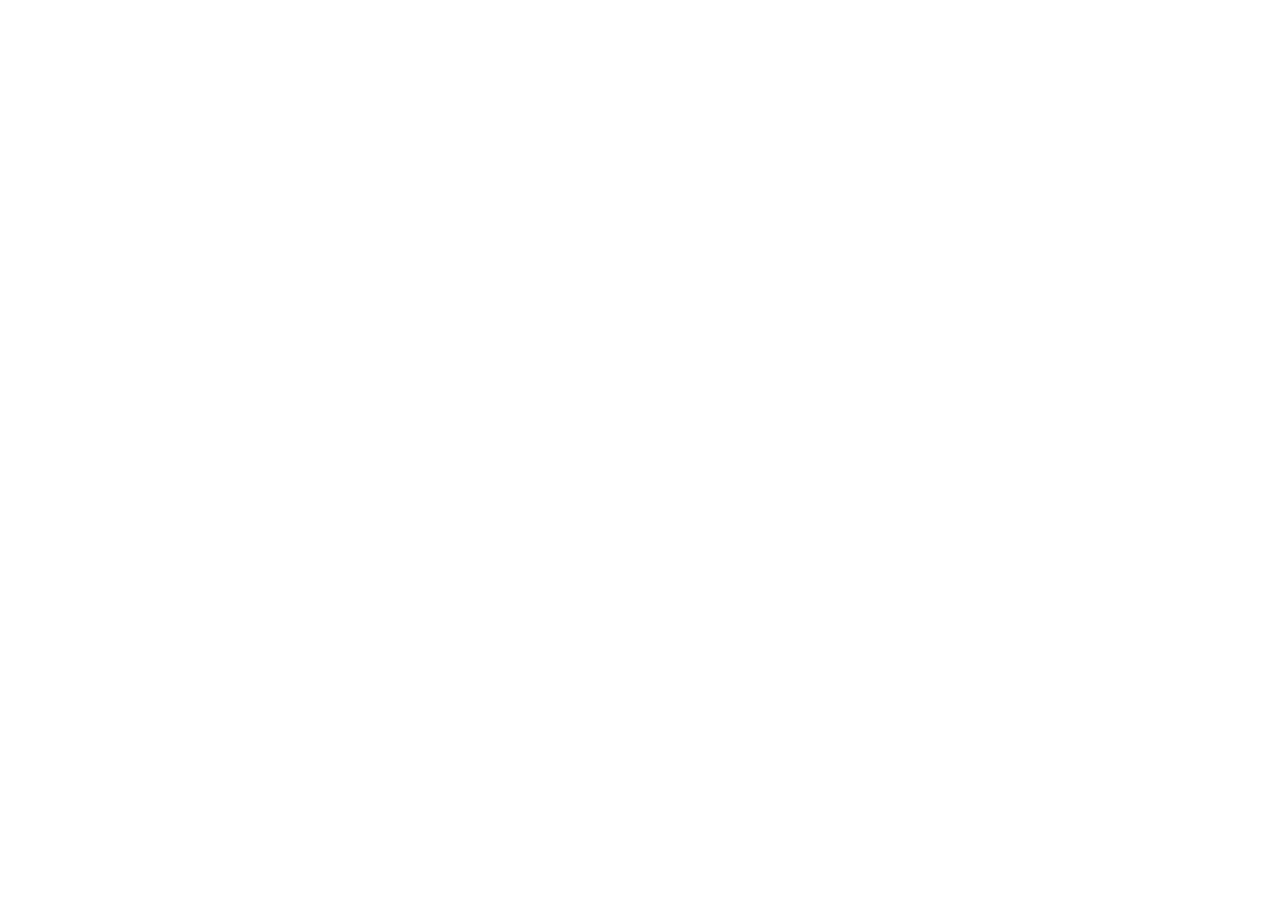
==== html/index.html @ 03844743 "Initial Commit" ====
<!DOCTYPE html>
<html lang="pt-br">

<head>
    <meta charset="UTF-8">
    <meta name="viewport" content="width=device-width, initial-scale=1.0">
    <title>Portal de Notícias</title>
    <link rel="stylesheet" href="../style/index.css">
</head>

<body>

</body>

</html>
---- style/index.css ----
@import url(global.css);
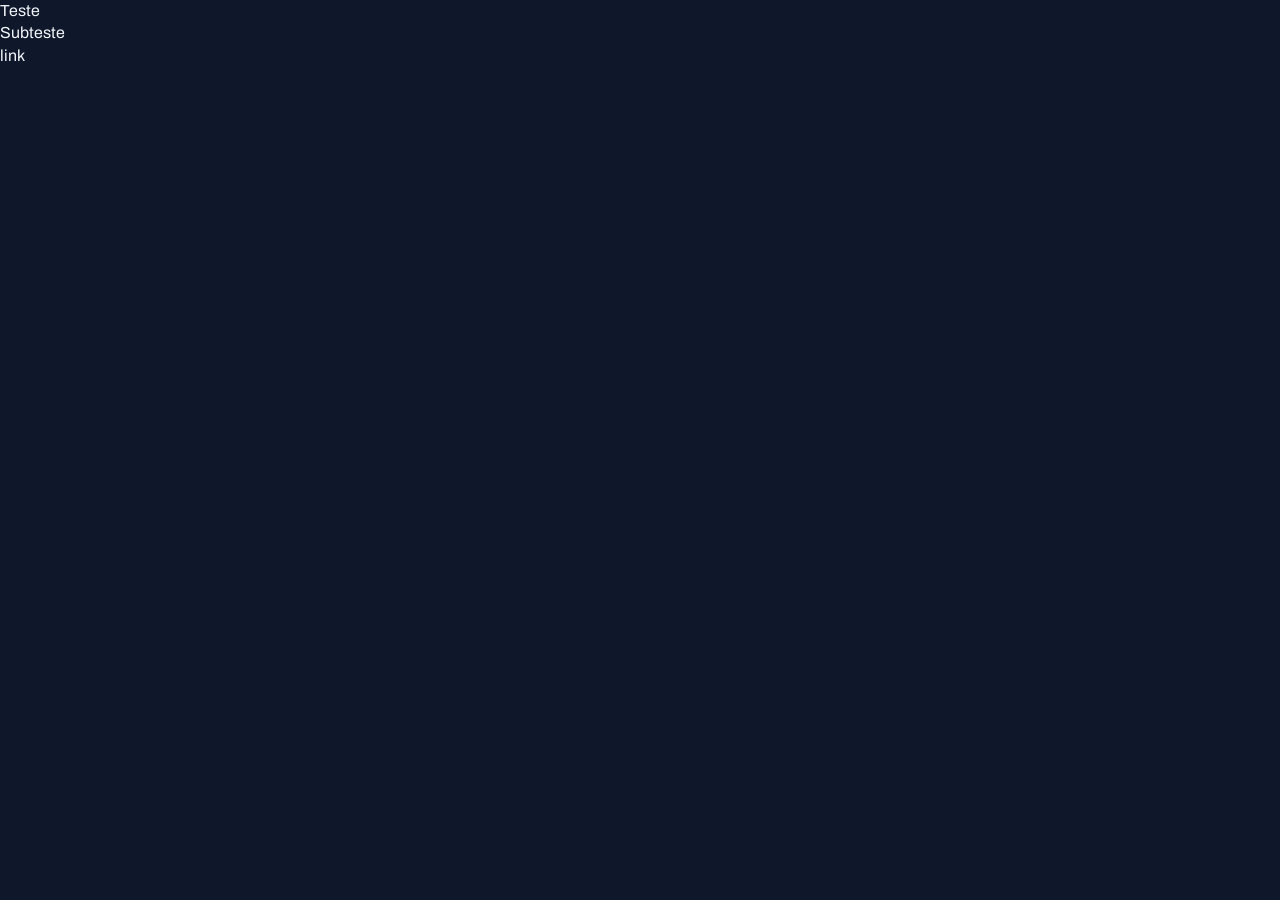
==== commit 9a1c92fd: "fonts" ====
--- a/html/index.html
+++ b/html/index.html
@@ -2,14 +2,22 @@
 <html lang="pt-br">
 
 <head>
+    <link rel="preconnect" href="https://fonts.googleapis.com">
+    <link rel="preconnect" href="https://fonts.gstatic.com" crossorigin>
+
     <meta charset="UTF-8">
     <meta name="viewport" content="width=device-width, initial-scale=1.0">
     <title>Portal de Notícias</title>
     <link rel="stylesheet" href="../style/index.css">
+
+    <link href="https://fonts.googleapis.com/css2?family=Archivo:ital,wght@0,100..900;1,100..900&display=swap"
+        rel="stylesheet">
 </head>
 
 <body>
-
+    <h1>Teste</h1>
+    <h2>Subteste</h2>
+    <a href="#">link</a>
 </body>
 
 </html>
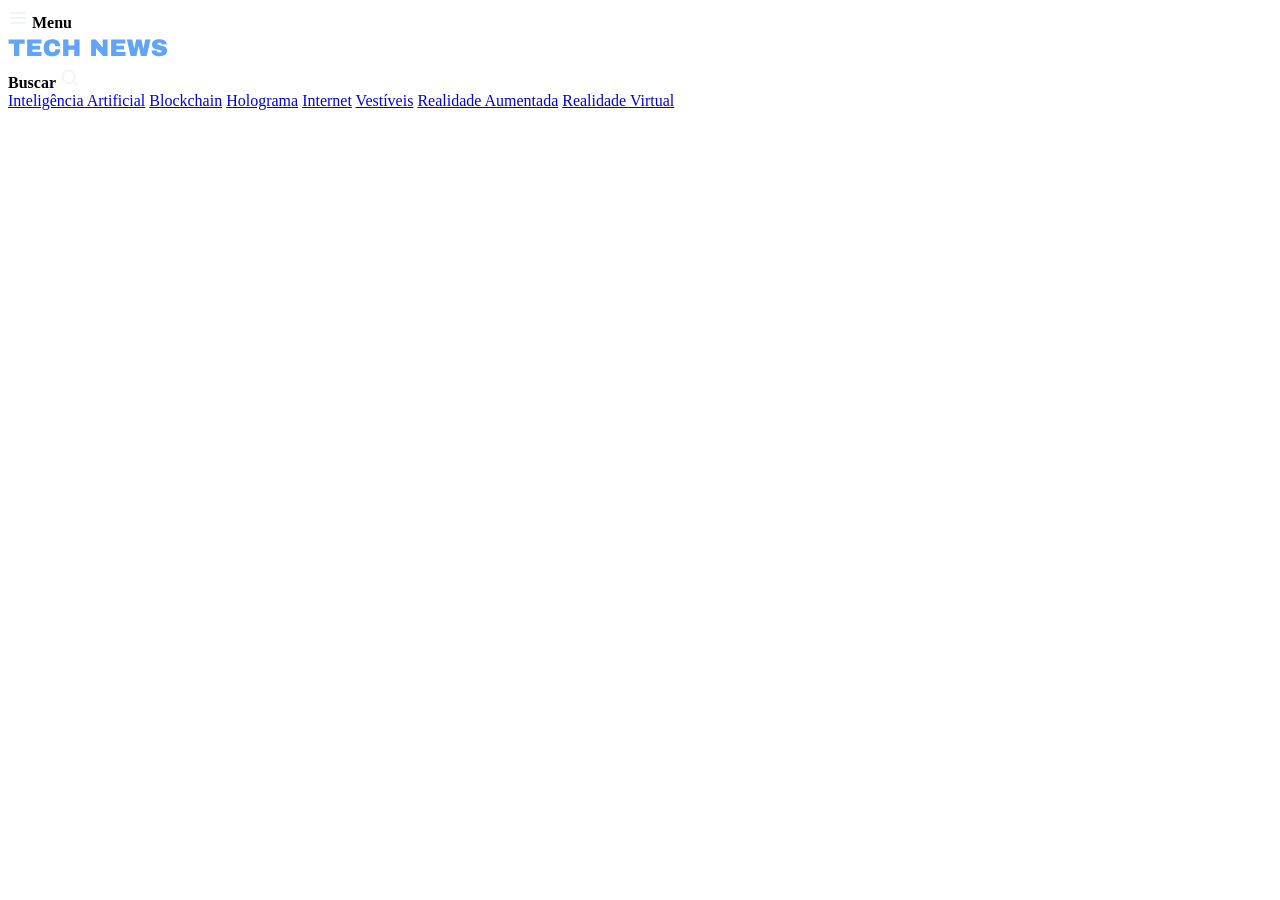
==== commit 41ec5051: "header" ====
--- a/html/index.html
+++ b/html/index.html
@@ -15,9 +15,33 @@
 </head>
 
 <body>
-    <h1>Teste</h1>
-    <h2>Subteste</h2>
-    <a href="#">link</a>
+    <header class="container">
+        <nav id="primary" class="grid grid-flow-col">
+            <div>
+                <img src="../assets/icons/List.svg" alt="Ícone de Menu">
+                <strong>Menu</strong>
+            </div>
+
+            <div>
+                <img src="../assets/icons/Logo.svg" alt="TechNews logo">
+            </div>
+
+            <div>
+                <strong>Buscar</strong>
+                <img src="../assets/icons/MagnifyingGlass.svg" alt="Ícone de lupa para pesquisa">
+            </div>
+        </nav>
+
+        <nav id="secondary" class="grid grid-flow-col">
+            <a href="#">Inteligência Artificial</a>
+            <a href="#">Blockchain</a>
+            <a href="#">Holograma</a>
+            <a href="#">Internet</a>
+            <a href="#">Vestíveis</a>
+            <a href="#">Realidade Aumentada</a>
+            <a href="#">Realidade Virtual</a>
+        </nav>
+    </header>
 </body>
 
 </html>
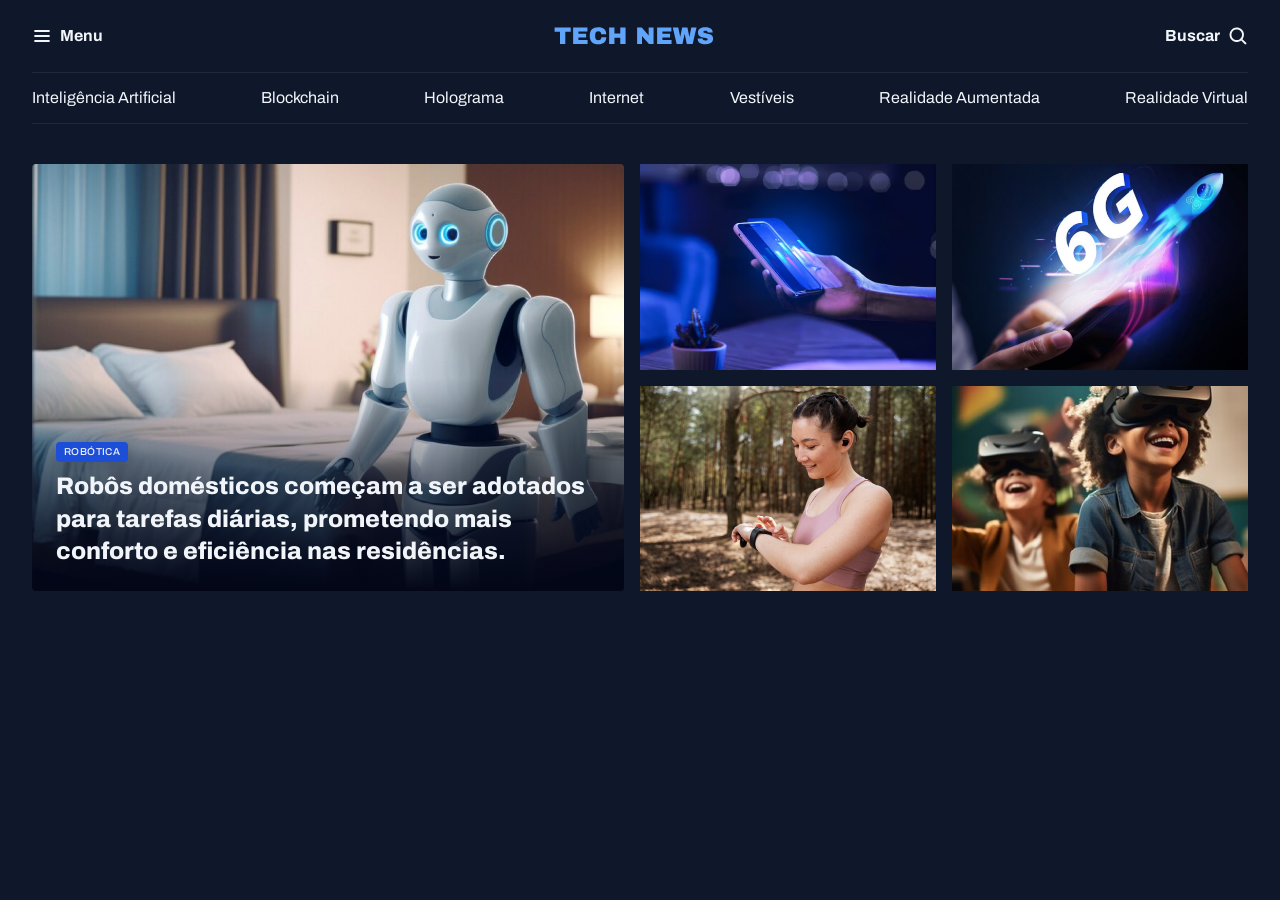
==== commit 883d9ca7: "ajustando conteudo do card" ====
--- a/html/index.html
+++ b/html/index.html
@@ -42,6 +42,28 @@
             <a href="#">Realidade Virtual</a>
         </nav>
     </header>
+
+    <main class="grid container">
+        <section id="featured" class="grid grid-flow-col gap-16">
+            <figure class="card">
+                <img src="../assets/imgs/Image 01.png" alt="Robô">
+                <figcaption>
+                    <span class="content-tag">robótica</span>
+                    <h2 class="text-2xl">
+                        Robôs domésticos começam a ser adotados para tarefas diárias, prometendo mais conforto e
+                        eficiência nas residências.
+                    </h2>
+                </figcaption>
+            </figure>
+
+            <div class="grid grid-cols-2 gap-16">
+                <img src="../assets/imgs/Image 02.png" alt="">
+                <img src="../assets/imgs/Image 03.png" alt="">
+                <img src="../assets/imgs/Image 04.png" alt="">
+                <img src="../assets/imgs/Image 05.png" alt="">
+            </div>
+        </section>
+    </main>
 </body>
 
 </html>
--- a/style/index.css
+++ b/style/index.css
@@ -0,0 +1,4 @@
+@import url(global.css);
+@import url(utility.css);
+@import url(header.css);
+@import url(sections.css);
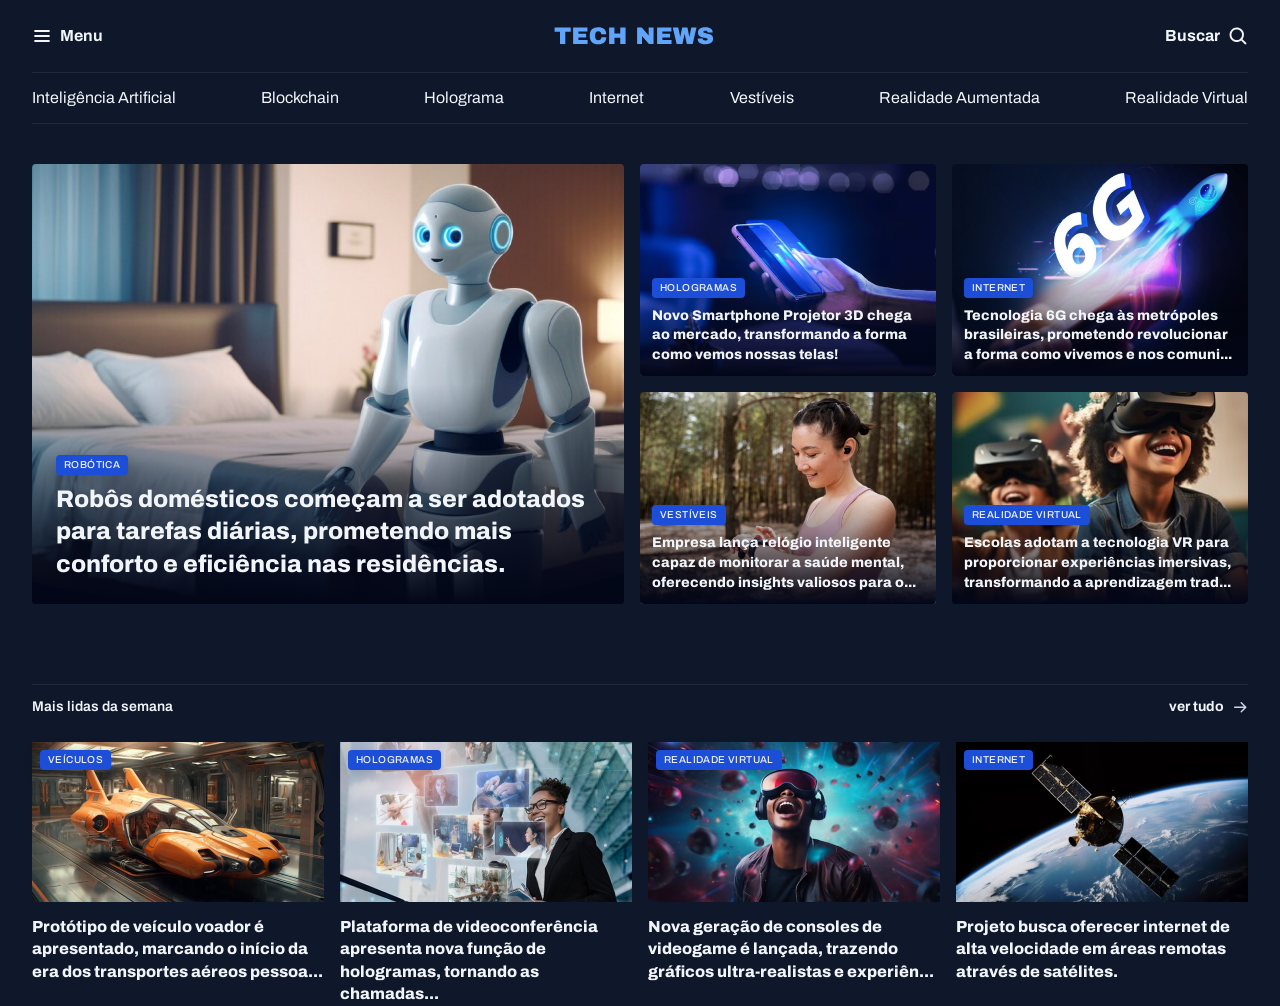
==== commit 0e57581f: "aplicando estilos" ====
--- a/html/index.html
+++ b/html/index.html
@@ -57,10 +57,91 @@
             </figure>
 
             <div class="grid grid-cols-2 gap-16">
-                <img src="../assets/imgs/Image 02.png" alt="">
-                <img src="../assets/imgs/Image 03.png" alt="">
-                <img src="../assets/imgs/Image 04.png" alt="">
-                <img src="../assets/imgs/Image 05.png" alt="">
+                <figure class="card">
+                    <img src="../assets/imgs/Image 02.png"
+                        alt="Novo Smartphone Projetor 3D chega ao mercado, transformando a forma como vemos nossas telas!">
+
+                    <figcaption>
+                        <span class="content-tag">hologramas</span>
+                        <h2 class="text-lg">
+                            Novo Smartphone Projetor 3D chega ao mercado, transformando a forma como vemos nossas telas!
+                        </h2>
+                    </figcaption>
+                </figure>
+                <figure class="card">
+                    <img src="../assets/imgs/Image 03.png"
+                        alt="Tecnologia 6G chega às metrópoles brasileiras, prometendo revolucionar a forma como vivemos e nos comunicamos.">
+
+                    <figcaption>
+                        <span class="content-tag">internet</span>
+                        <h2 class="text-lg">
+                            Tecnologia 6G chega às metrópoles brasileiras, prometendo revolucionar a forma como vivemos
+                            e nos comuni...
+                        </h2>
+                    </figcaption>
+                </figure>
+                <figure class="card">
+                    <img src="../assets/imgs/Image 04.png"
+                        alt="Empresa lança relógio inteligente capaz de monitorar a saúde mental, oferecendo insights valiosos para o bem-estar pessoal.">
+
+                    <figcaption>
+                        <span class="content-tag">vestíveis</span>
+                        <h2 class="text-lg">
+                            Empresa lança relógio inteligente capaz de monitorar a saúde mental, oferecendo insights
+                            valiosos para o...
+                        </h2>
+                    </figcaption>
+                </figure>
+                <figure class="card">
+                    <img src="../assets/imgs/Image 05.png"
+                        alt="Escolas adotam a tecnologia VR para proporcionar experiências imersivas, transformando a aprendizagem tradicional.">
+
+                    <figcaption>
+                        <span class="content-tag">realidade virtual</span>
+                        <h2 class="text-lg">
+                            Escolas adotam a tecnologia VR para proporcionar experiências imersivas, transformando a
+                            aprendizagem trad... </h2>
+                    </figcaption>
+                </figure>
+            </div>
+        </section>
+
+        <section id="weekly" class="">
+            <header class="grid grid-flow-col">
+                <h3>Mais lidas da semana</h3>
+                <a href="#" class="grid grid-flow-col">
+                    <strong>ver tudo</strong>
+                    <span></span>
+                </a>
+            </header>
+
+            <div class="grid gap-16">
+                <!-- 1 -->
+                <figure>
+                    <span class="content-tag">veículos</span>
+                    <img src="../assets/imgs/Image 06.png" alt="">
+                    <p>Protótipo de veículo voador é apresentado, marcando o início da era dos transportes aéreos
+                        pessoa...</p>
+                </figure>
+                <!-- 2 -->
+                <figure>
+                    <span class="content-tag">hologramas</span>
+                    <img src="../assets/imgs/Image 07.png" alt="">
+                    <p>Plataforma de videoconferência apresenta nova função de hologramas, tornando as chamadas...</p>
+                </figure>
+                <!-- 3 -->
+                <figure>
+                    <span class="content-tag">realidade virtual</span>
+                    <img src="../assets/imgs/Image 08.png" alt="">
+                    <p>Nova geração de consoles de videogame é lançada, trazendo gráficos ultra-realistas e experiên...
+                    </p>
+                </figure>
+                <!-- 4 -->
+                <figure>
+                    <span class="content-tag">internet</span>
+                    <img src="../assets/imgs/Image 09.png" alt="">
+                    <p>Projeto busca oferecer internet de alta velocidade em áreas remotas através de satélites.</p>
+                </figure>
             </div>
         </section>
     </main>
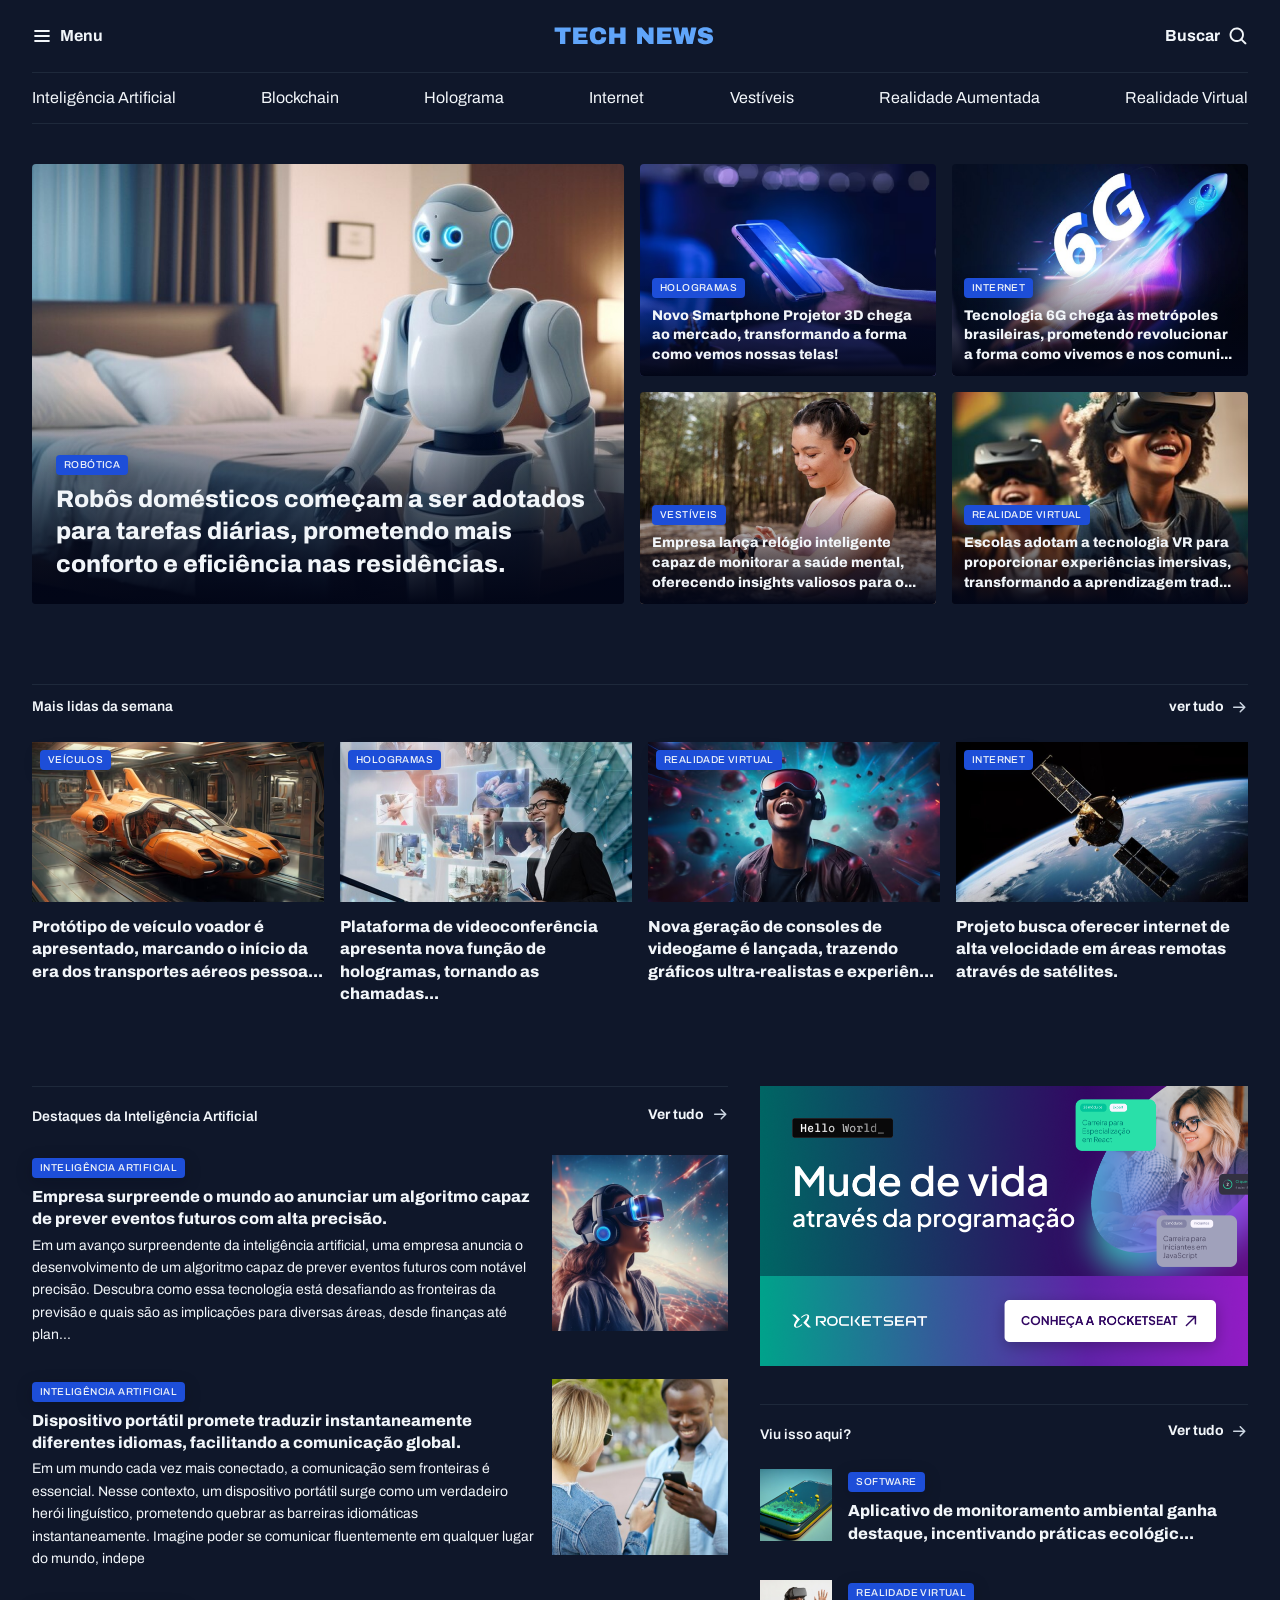
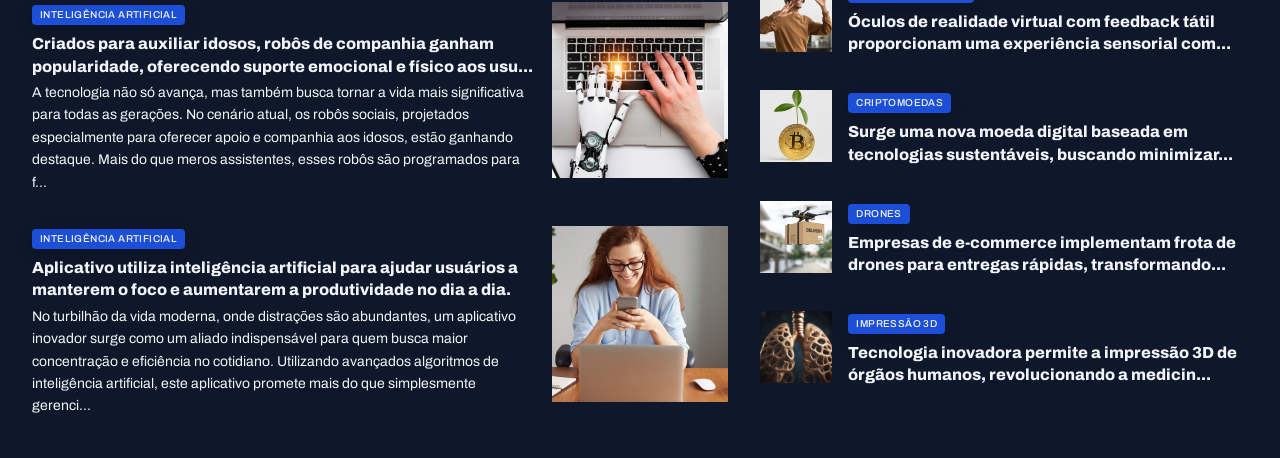
==== commit 86d3de20: "finishing" ====
--- a/html/index.html
+++ b/html/index.html
@@ -144,6 +144,131 @@
                 </figure>
             </div>
         </section>
+
+        <section id="ai">
+            <header class="grid grid-flow-col">
+                <h3>Destaques da Inteligência Artificial</h3>
+                <a href="#" class="grid grid-flow-col">
+                    <strong>Ver tudo</strong>
+                    <span></span>
+                </a>
+            </header>
+
+            <div class="grid gap-32">
+                <article class="grid grid-flow-col gap-16">
+                    <div>
+                        <span class="content-tag">Inteligência Artificial</span>
+                        <h3 class="text-xl">Empresa surpreende o mundo ao anunciar um algoritmo capaz de prever eventos
+                            futuros com alta precisão.</h3>
+                        <p class="text-sm">Em um avanço surpreendente da inteligência artificial, uma empresa anuncia o
+                            desenvolvimento de um algoritmo capaz de prever eventos futuros com notável precisão.
+                            Descubra como essa tecnologia está desafiando as fronteiras da previsão e quais são as
+                            implicações para diversas áreas, desde finanças até plan...</p>
+                    </div>
+                    <div> <img src="../assets/imgs/Image 10.png" alt=""></div>
+                </article>
+
+                <article class="grid grid-flow-col gap-16">
+                    <div>
+                        <span class="content-tag">Inteligência Artificial</span>
+                        <h3 class="text-xl">Dispositivo portátil promete traduzir instantaneamente diferentes idiomas,
+                            facilitando a comunicação global.</h3>
+                        <p class="text-sm">Em um mundo cada vez mais conectado, a comunicação sem fronteiras é
+                            essencial. Nesse contexto, um dispositivo portátil surge como um verdadeiro herói
+                            linguístico, prometendo quebrar as barreiras idiomáticas instantaneamente. Imagine poder se
+                            comunicar fluentemente em qualquer lugar do mundo, indepe
+                        </p>
+                    </div>
+                    <div> <img src="../assets/imgs/Image 11.png" alt=""></div>
+                </article>
+
+                <article class="grid grid-flow-col gap-16">
+                    <div>
+                        <span class="content-tag">Inteligência Artificial</span>
+                        <h3 class="text-xl">Criados para auxiliar idosos, robôs de companhia ganham popularidade,
+                            oferecendo suporte emocional e físico aos usu...</h3>
+                        <p class="text-sm">A tecnologia não só avança, mas também busca tornar a vida mais significativa
+                            para todas as gerações. No cenário atual, os robôs sociais, projetados especialmente para
+                            oferecer apoio e companhia aos idosos, estão ganhando destaque. Mais do que meros
+                            assistentes, esses robôs são programados para f...</p>
+                    </div>
+                    <div> <img src="../assets/imgs/Image 12.png" alt=""></div>
+                </article>
+
+                <article class="grid grid-flow-col gap-16">
+                    <div>
+                        <span class="content-tag">Inteligência Artificial</span>
+                        <h3 class="text-xl">Aplicativo utiliza inteligência artificial para ajudar usuários a manterem o
+                            foco e aumentarem a produtividade no dia a dia.
+                        </h3>
+                        <p class="text-sm">No turbilhão da vida moderna, onde distrações são abundantes, um aplicativo
+                            inovador surge como um aliado indispensável para quem busca maior concentração e eficiência
+                            no cotidiano. Utilizando avançados algoritmos de inteligência artificial, este aplicativo
+                            promete mais do que simplesmente gerenci...</p>
+                    </div>
+                    <div> <img src="../assets/imgs/Image 13.png" alt=""></div>
+                </article>
+            </div>
+        </section>
+
+        <aside>
+            <div id="ads">
+                <img src="../assets/Ads.png" alt="">
+            </div>
+
+            <section id="more">
+                <header class="grid grid-flow-col">
+                    <h3>Viu isso aqui?</h3>
+                    <a href="#" class="grid grid-flow-col">
+                        <strong>Ver tudo</strong>
+                        <span></span>
+                    </a>
+                </header>
+
+                <div class="grid gap-32">
+                    <article class="grid grid-flow-col gap-16">
+                        <div> <img src="../assets/imgs/Image 14.png" alt=""></div>
+                        <div>
+                            <span class="content-tag">software</span>
+                            <h3 class="text-xl">Aplicativo de monitoramento ambiental ganha destaque, incentivando
+                                práticas ecológic...</h3>
+                        </div>
+                    </article>
+                    <article class="grid grid-flow-col gap-16">
+                        <div> <img src="../assets/imgs/Image 15.png" alt=""></div>
+                        <div>
+                            <span class="content-tag">Realidade Virtual</span>
+                            <h3 class="text-xl">Óculos de realidade virtual com feedback tátil proporcionam uma
+                                experiência sensorial com...</h3>
+                        </div>
+                    </article>
+                    <article class="grid grid-flow-col gap-16">
+                        <div> <img src="../assets/imgs/Image 16.png" alt=""></div>
+                        <div>
+                            <span class="content-tag">Criptomoedas</span>
+                            <h3 class="text-xl">Surge uma nova moeda digital baseada em tecnologias sustentáveis,
+                                buscando minimizar...</h3>
+                        </div>
+                    </article>
+                    <article class="grid grid-flow-col gap-16">
+                        <div> <img src="../assets/imgs/Image 17.png" alt=""></div>
+                        <div>
+                            <span class="content-tag">drones</span>
+                            <h3 class="text-xl">Empresas de e-commerce implementam frota de drones para entregas
+                                rápidas, transformando...</h3>
+                        </div>
+                    </article>
+                    <article class="grid grid-flow-col gap-16">
+                        <div> <img src="../assets/imgs/Image 18.png" alt=""></div>
+                        <div>
+                            <span class="content-tag">impressão 3d</span>
+                            <h3 class="text-xl">Tecnologia inovadora permite a impressão 3D de órgãos humanos,
+                                revolucionando a medicin...</h3>
+                        </div>
+                    </article>
+                </div>
+            </section>
+        </aside>
     </main>
 </body>
 
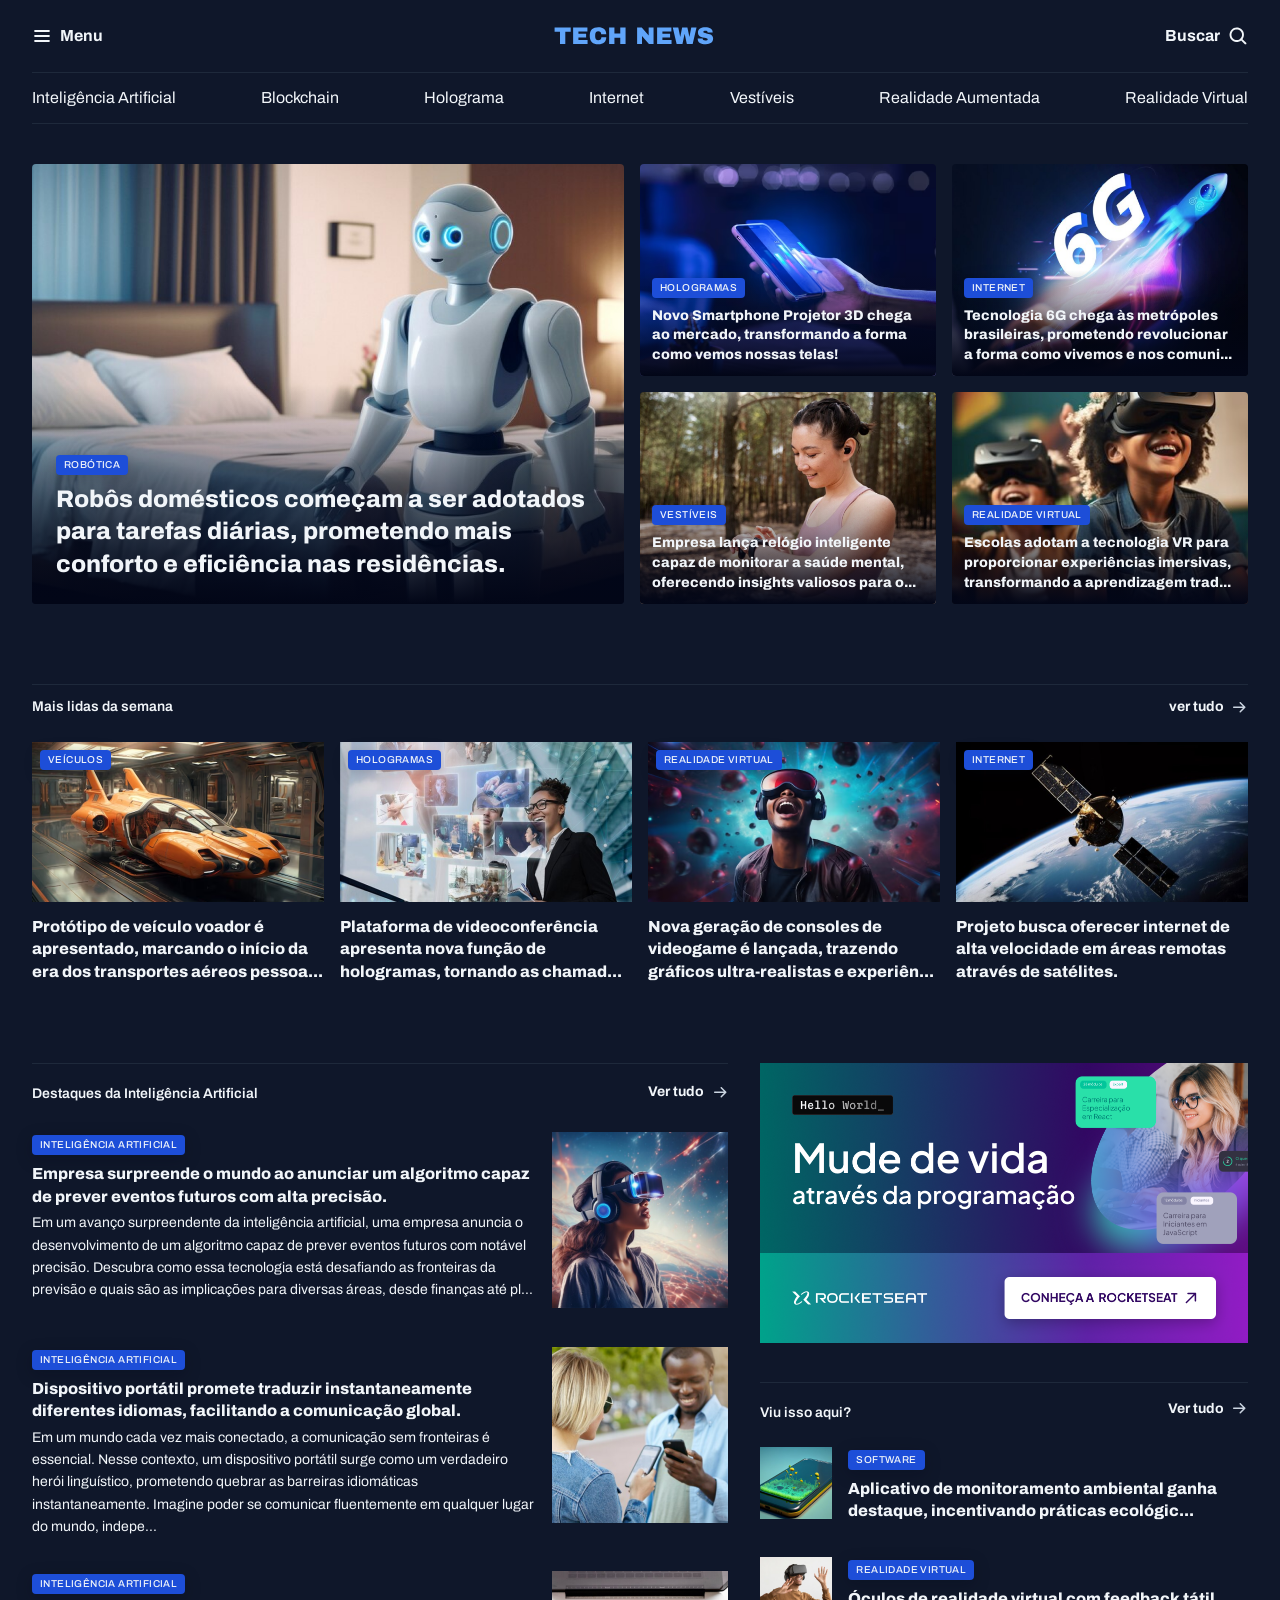
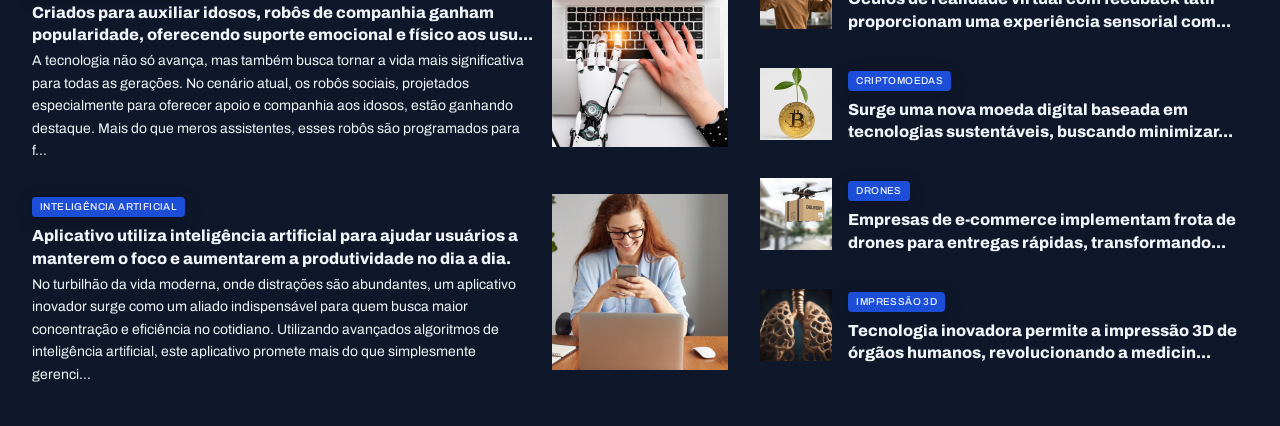
==== commit afa3e887: "finished" ====
--- a/html/index.html
+++ b/html/index.html
@@ -127,7 +127,7 @@
                 <figure>
                     <span class="content-tag">hologramas</span>
                     <img src="../assets/imgs/Image 07.png" alt="">
-                    <p>Plataforma de videoconferência apresenta nova função de hologramas, tornando as chamadas...</p>
+                    <p>Plataforma de videoconferência apresenta nova função de hologramas, tornando as chamad...</p>
                 </figure>
                 <!-- 3 -->
                 <figure>
@@ -163,7 +163,7 @@
                         <p class="text-sm">Em um avanço surpreendente da inteligência artificial, uma empresa anuncia o
                             desenvolvimento de um algoritmo capaz de prever eventos futuros com notável precisão.
                             Descubra como essa tecnologia está desafiando as fronteiras da previsão e quais são as
-                            implicações para diversas áreas, desde finanças até plan...</p>
+                            implicações para diversas áreas, desde finanças até pl...</p>
                     </div>
                     <div> <img src="../assets/imgs/Image 10.png" alt=""></div>
                 </article>
@@ -176,7 +176,7 @@
                         <p class="text-sm">Em um mundo cada vez mais conectado, a comunicação sem fronteiras é
                             essencial. Nesse contexto, um dispositivo portátil surge como um verdadeiro herói
                             linguístico, prometendo quebrar as barreiras idiomáticas instantaneamente. Imagine poder se
-                            comunicar fluentemente em qualquer lugar do mundo, indepe
+                            comunicar fluentemente em qualquer lugar do mundo, indepe...
                         </p>
                     </div>
                     <div> <img src="../assets/imgs/Image 11.png" alt=""></div>
